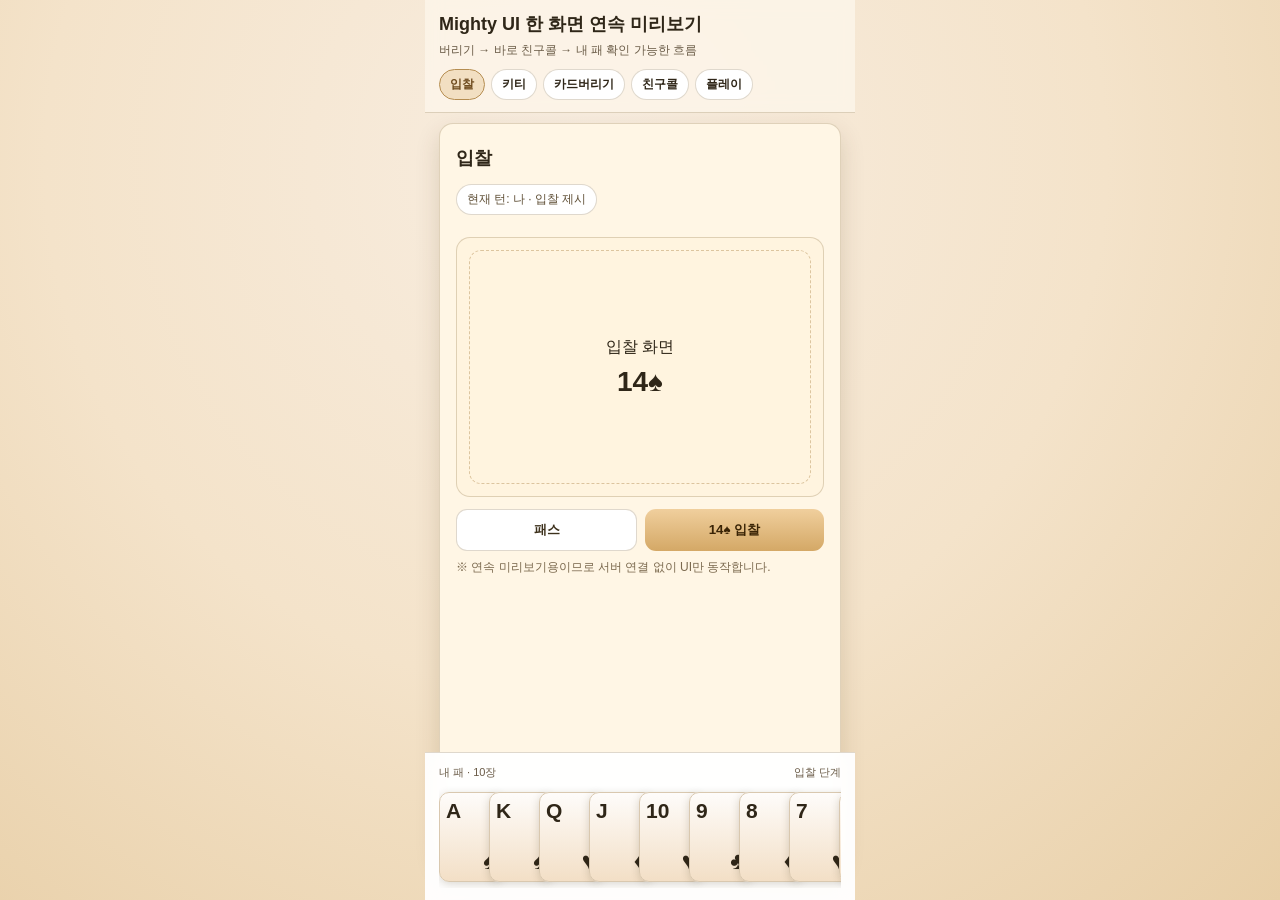
==== webapp/bb/index.html @ 184f3413 "feat: add bb sequence preview pages in childcare records" ====
<!doctype html>
<html lang="ko">
<head>
  <meta charset="utf-8" />
  <meta name="viewport" content="width=device-width, initial-scale=1.0" />
  <title>Mighty UI Sequence Preview</title>
  <style>
    :root {
      --bg: #f4ede1;
      --surface: #fff6e5;
      --text: #2f2618;
      --muted: #6a5b47;
      --primary: #6e4b1e;
      --primary-soft: #f2dfc2;
      --line: rgba(112, 79, 31, 0.22);
      --green: #1f7a4e;
      --red: #bf3f3f;
      --radius: 14px;
      --shadow: 0 10px 24px rgba(76,52,15,0.16);
      --card-w: 64px;
      --card-h: 90px;
    }
    * { box-sizing: border-box; }
    html, body { margin: 0; padding: 0; }
    body {
      font-family: -apple-system, BlinkMacSystemFont, 'Apple SD Gothic Neo', 'Noto Sans KR', 'Segoe UI', sans-serif;
      background: radial-gradient(circle at 45% 18%, #f8ede0 0%, #f4e3ca 52%, #e8cfa7 100%);
      color: var(--text);
    }
    .wrap { max-width: 430px; margin: 0 auto; min-height: 100vh; }
    .top {
      position: sticky; top: 0; z-index: 30;
      background: rgba(252,244,232,0.9);
      backdrop-filter: blur(8px);
      border-bottom: 1px solid var(--line);
      padding: 12px 14px;
    }
    .title {
      font-weight: 900; font-size: 18px; margin-bottom: 6px;
    }
    .sub {
      color: var(--muted); font-size: 12px;
    }
    .chips {
      margin-top: 10px; display: flex; gap: 6px; flex-wrap: wrap;
    }
    .chip {
      border: 1px solid var(--line); background: #fff; border-radius: 999px;
      padding: 6px 10px; font-size: 12px; font-weight: 700;
    }
    .chip.on { background: var(--primary-soft); color: var(--primary); border-color: #b58d51; }

    .stage {
      margin: 10px 14px 18px;
      background: var(--surface);
      border: 1px solid var(--line);
      border-radius: var(--radius);
      box-shadow: var(--shadow);
      overflow: hidden;
      position: relative;
      min-height: calc(100vh - 160px);
      display: none;
    }
    .stage.active { display: block; }
    .stage-inner { padding: 16px; padding-bottom: 124px; }

    .h2 { margin: 6px 0 14px; font-size: 18px; font-weight: 900; }
    .row { margin-bottom: 12px; }

    .status {
      display: inline-flex; align-items: center; gap: 8px;
      font-size: 12px; color: #5f4f36;
      background: #fff; border:1px solid var(--line); border-radius: 999px; padding: 6px 10px;
    }

    .hand-area {
      position: fixed; left: 0; right: 0; bottom: 0; padding: 12px 14px;
      background: rgba(255,255,255,0.95);
      border-top: 1px solid var(--line);
      backdrop-filter: blur(10px);
      z-index: 20;
      max-width: 430px; margin: 0 auto;
    }
    .hand-meta { display: flex; justify-content: space-between; font-size: 11px; color: var(--muted); margin-bottom: 6px; }

    .hand {
      display: flex;
      gap: 0;
      overflow-x: auto;
      padding: 6px 0;
      scrollbar-width: none;
    }
    .hand::-webkit-scrollbar { display: none; }
    .card {
      width: var(--card-w); height: var(--card-h);
      border-radius: 10px;
      border: 1px solid #d9c8af;
      background: linear-gradient(180deg, #fefcfa, #f3dfc6);
      box-shadow: 0 2px 8px rgba(58,44,18,0.18);
      margin-left: -14px;
      display: inline-flex;
      flex-direction: column;
      justify-content: space-between;
      padding: 6px;
      flex-shrink: 0;
      transition: transform .14s ease;
      position: relative;
    }
    .card:first-child { margin-left: 0; }
    .card.sel { transform: translateY(-10px); box-shadow: 0 8px 14px rgba(111,67,17,0.24); }
    .card.jk { background: repeating-linear-gradient(45deg, #f8efe3, #f8efe3 4px, #ead8bf 4px, #ead8bf 8px); }
    .rank { font-size: 21px; font-weight: 900; line-height: 1.1; }
    .suit { font-size: 24px; align-self: flex-end; }
    .r.red { color: #bf3f3f; }

    .btns { display: flex; gap: 8px; margin-top: 12px; }
    .btn {
      border: 0; border-radius: 11px; padding: 11px 12px; font-weight: 900;
      cursor: pointer; flex: 1;
    }
    .btn-primary { background: linear-gradient(180deg,#f0cf9d,#d4a866); color: #3a2406; }
    .btn-ghost { background: #fff; color: #3d311c; border: 1px solid var(--line); }
    .btn-dark { background: #2e2215; color: #fff; }

    .popup {
      position: fixed; inset: 0; z-index: 40; background: rgba(0,0,0,0.56);
      display: none; align-items: center; justify-content: center; padding: 16px;
    }
    .popup.show { display: flex; }
    .sheet {
      background: var(--surface); width: min(100%, 420px);
      border-radius: 16px; border: 1px solid var(--line); box-shadow: 0 16px 40px rgba(0,0,0,0.25);
      padding: 14px;
    }
    .titlebar { font-weight: 900; font-size: 16px; margin-bottom: 8px; }
    .subtext { color: #765d43; font-size: 12px; margin-bottom: 10px; }
    .friend-grid, .card-grid {
      display: grid; grid-template-columns: repeat(2, 1fr); gap: 8px;
    }
    .option, .card-opt {
      border: 1px solid var(--line); border-radius: 12px; padding: 10px;
      background: #fff; display: flex; align-items: center; gap: 10px;
    }
    .option.sel { border-color: #915f1f; box-shadow: 0 0 0 2px rgba(145,95,31,.18) inset; }
    .small { font-size: 12px; color: var(--muted); }

    .friend-badges { display: flex; gap: 6px; flex-wrap: wrap; margin-top: 8px; }
    .badge {
      background: #e8d4b1; border-radius: 999px; padding: 5px 8px; font-size: 11px; font-weight: 800;
    }
    .table {
      border: 1px solid var(--line); border-radius: 14px; background: #fff4df;
      min-height: 260px; padding: 14px; margin: 10px 0;
      display: grid; place-items: center;
      position: relative;
      overflow: hidden;
    }
    .table::before {
      content:''; position:absolute; inset: 12px; border: 1px dashed #d4b98f; border-radius: 12px; opacity: .8;
    }
    .table-content { z-index: 1; text-align:center; }
    .table-content .mid {
      font-size: 28px; font-weight: 900; margin-top: 8px;
    }
    .mini-row {
      position: absolute; inset: auto 14px 14px 14px; display: flex; justify-content: space-between; font-size: 10px; color: #7a654f;
    }
    .mini {
      width: 36px; height: 48px; border-radius: 6px; background:#f9f0df;
      border: 1px solid var(--line); display: flex; align-items: center; justify-content: center; font-weight: 900;
      box-shadow: 0 2px 6px rgba(0,0,0,.16);
    }

    .note {
      font-size: 12px; color: #7b694e; margin-top: 8px;
      line-height: 1.45;
    }
  </style>
</head>
<body>
  <div class="wrap">
    <div class="top">
      <div class="title">Mighty UI 한 화면 연속 미리보기</div>
      <div class="sub">버리기 → 바로 친구콜 → 내 패 확인 가능한 흐름</div>
      <div class="chips">
        <span class="chip" id="chip-bidding">입찰</span>
        <span class="chip" id="chip-kitty">키티</span>
        <span class="chip" id="chip-discard">카드버리기</span>
        <span class="chip" id="chip-friend">친구콜</span>
        <span class="chip" id="chip-playing">플레이</span>
      </div>
    </div>

    <!-- BIDDING -->
    <section class="stage active" id="stage-bidding">
      <div class="stage-inner">
        <div class="h2">입찰</div>
        <div class="row status">현재 턴: 나 · 입찰 제시</div>
        <div class="table"><div class="table-content"><div>입찰 화면</div><div class="mid">14♠</div></div></div>
        <div class="btns">
          <button class="btn btn-ghost" onclick="go('kitty')">패스</button>
          <button class="btn btn-primary" onclick="go('kitty')">14♠ 입찰</button>
        </div>
        <div class="note">※ 연속 미리보기용이므로 서버 연결 없이 UI만 동작합니다.</div>
      </div>
      <div class="hand-area">
        <div class="hand-meta">
          <span>내 패 · 10장</span>
          <span>입찰 단계</span>
        </div>
        <div class="hand" id="bidding-hand"></div>
      </div>
    </section>

    <!-- KITTY -->
    <section class="stage" id="stage-kitty">
      <div class="stage-inner">
        <div class="h2">키티</div>
        <div class="row status">키티 카드 3장이 들어옴</div>
        <div class="table"><div class="table-content"><div>키티 팝업이 3초 뒤 사라짐</div><div class="mid">🎴🎴🎴</div></div></div>
        <div class="friend-badges"><span class="badge">스페이드 13</span><span class="badge">차례: 나</span></div>
        <div class="btns">
          <button class="btn btn-dark" onclick="go('discard')">다음 (버리기)</button>
        </div>
      </div>
      <div class="hand-area">
        <div class="hand-meta"><span>내 패 · 10장</span><span>키티 수령 확인 중</span></div>
        <div class="hand" id="kitty-hand"></div>
      </div>
    </section>

    <!-- DISCARD -->
    <section class="stage" id="stage-discard">
      <div class="stage-inner">
        <div class="h2">버리기</div>
        <div class="row status">3장을 눌러서 선택하세요. 3장 선택 시 확인 팝업이 즉시 뜹니다.</div>
        <div class="btns">
          <button class="btn btn-ghost" onclick="go('friend')">직접 친구콜로 이동</button>
        </div>
        <div class="note">요청 반영: 카드 3장 선택 완료 시 바로 친구콜로 자동 이동</div>
      </div>
      <div class="hand-area">
        <div class="hand-meta">
          <span id="discard-count">버릴 카드 선택: 0/3</span>
          <span>카드 하나씩 누르기</span>
        </div>
        <div class="hand" id="discard-hand"></div>
      </div>
    </section>

    <!-- FRIEND CALL -->
    <section class="stage" id="stage-friend">
      <div class="stage-inner">
        <div class="h2">친구콜</div>
        <div class="row status">선택 → 바로 확인</div>

        <div class="row"><strong>선택된 친구:</strong> <span id="friend-result">없음</span></div>

        <div class="row table" id="friend-table" style="min-height:auto;">
          <div class="friend-grid" style="grid-template-columns: repeat(4,1fr); gap:8px; width:100%;">
            <button class="btn btn-ghost" onclick="pickFriend('A♦','마이티')">마이티</button>
            <button class="btn btn-ghost" onclick="pickFriend('조커','조커')">조커</button>
            <button class="btn btn-ghost" onclick="openCardPick()">카드선택</button>
            <button class="btn btn-ghost" onclick="pickFriend('없음','없음')">없음</button>
          </div>
        </div>

        <div class="row">
          <div class="btns">
            <button class="btn btn-ghost" id="friend-confirm" disabled onclick="confirmFriend()">친구 선택</button>
            <button class="btn btn-primary" onclick="pickFriend('A♥','테스트(임의)')">임의 선택</button>
          </div>
        </div>
        <div class="note">요청 반영: 카드선택은 A/K/Q(공약 수트) + 다른 수트의 K(마이티 제외)만 노출.</div>
      </div>
      <div class="hand-area">
        <div class="hand-meta">
          <span>내 패 · <span id="friend-hand-count">12</span>장</span>
          <span>콜 이후에도 패가 보여야 함</span>
        </div>
        <div class="hand" id="friend-hand"></div>
      </div>
    </section>

    <!-- PLAYING -->
    <section class="stage" id="stage-playing">
      <div class="stage-inner">
        <div class="h2">플레이</div>
        <div class="table">
          <div class="table-content">
            <div>게임 진행화면</div>
            <div class="mid">진행 중</div>
          </div>
          <div class="mini-row">
            <span>W</span><span>NW</span><span>N</span><span>NE</span><span>E</span><span>S</span>
          </div>
        </div>
        <div class="note">이 화면은 패가 보이는 상태에서 플레잉으로 바로 이어지는 마지막 스텝입니다.</div>
        <div class="btns"><button class="btn btn-dark" onclick="go('friend')">되돌아가기</button></div>
      </div>
    </section>

    <!-- POPUP: discard confirm -->
    <div class="popup" id="discard-popup">
      <div class="sheet">
        <div class="titlebar">버릴 카드 확인</div>
        <div class="subtext">선택한 카드 3장을 버리시겠어요?</div>
        <div class="hand" id="discard-preview"></div>
        <div class="btns">
          <button class="btn btn-ghost" onclick="closeDiscardPopup()">다시 선택</button>
          <button class="btn btn-dark" onclick="completeDiscard()">버리기</button>
        </div>
      </div>
    </div>

    <!-- POPUP: card pick (friend-call) -->
    <div class="popup" id="card-pick-popup">
      <div class="sheet">
        <div class="titlebar">카드선택</div>
        <div class="subtext">공약 수트: <span id="trump-label">♠ 스페이드</span></div>
        <div class="friend-section" style="margin-bottom:8px;"><strong>A / K / Q</strong></div>
        <div class="card-grid" id="card-pick-trump"></div>
        <div class="friend-section" style="margin:10px 0 6px;"><strong>다른 수트 K</strong></div>
        <div class="card-grid" id="card-pick-other"></div>
        <div class="btns" style="margin-top:8px;">
          <button class="btn btn-ghost" onclick="closeCardPick()">닫기</button>
          <button class="btn btn-primary" id="card-pick-done" disabled onclick="applyCardPick()">적용</button>
        </div>
      </div>
    </div>

  </div>

<script>
const BASE_HAND = [
  {rank:'A', suit:'spade', sym:'♠', red:false},
  {rank:'K', suit:'spade', sym:'♠', red:false},
  {rank:'Q', suit:'heart', sym:'♥', red:true},
  {rank:'J', suit:'diamond', sym:'♦', red:false},
  {rank:'10', suit:'heart', sym:'♥', red:true},
  {rank:'9', suit:'club', sym:'♣', red:false},
  {rank:'8', suit:'diamond', sym:'♦', red:false},
  {rank:'7', suit:'heart', sym:'♥', red:true},
  {rank:'6', suit:'spade', sym:'♠', red:false},
  {rank:'4', suit:'club', sym:'♣', red:false},
  {rank:'3', suit:'spade', sym:'♠', red:false},
  {rank:'2', suit:'heart', sym:'♥', red:true},
  {rank:'★', suit:'joker', sym:'★', red:false},
];

let state = {
  phase: 'bidding',
  selectedDiscard: new Set(),
  selectedFriend: null,
  selectedTrump: 'spade',
  selectedPickCard: null,
};

const stageIds = ['bidding','kitty','discard','friend','playing'];

function makeCardHtml(card, idx, selectable=false, activeSet=null, onTap=null){
  const cls = card.suit === 'joker' ? 'card jk' : 'card';
  const redCls = card.red ? 'red' : '';
  const selected = activeSet && activeSet.has(idx) ? ' sel' : '';
  return `<div class="${cls}${selected} ${onTap?'': ''}" data-idx="${idx}" onclick="${onTap ? onTap : ''}">
    <span class="rank">${card.rank}</span>
    <span class="suit ${redCls}">${card.sym}</span>
  </div>`;
}

function renderHands(){
  const tpl = (handler, setRef = null, extraCls='') => {
    return BASE_HAND.map((c,i)=>`<div class="card ${c.suit==='joker' ? 'jk':''}${(setRef&&setRef.has(i))?' sel':''}" onclick="${handler}( ${i})">\
      <span class=\"rank ${c.red?'red':''}\">${c.rank}</span>\
      <span class=\"suit ${c.red?'red':''}\">${c.sym}</span>\
    </div>`).join('');
  };
  document.querySelectorAll('.stage .hand-area .hand')[0].innerHTML = tpl('noop');
  document.getElementById('discard-hand').innerHTML = tpl('onDiscardTap', state.selectedDiscard);
  document.getElementById('friend-hand').innerHTML = tpl('noop');
}

function setChipActive(name){
  stageIds.forEach(s=>{
    const el=document.getElementById(`chip-${s}`);
    if(el) el.className='chip' + (s===name ? ' on':'');
  });
}

function showStage(name){
  stageIds.forEach(s=>{
    const el=document.getElementById(`stage-${s}`);
    if (el) el.classList.toggle('active', s===name);
  });
  setChipActive(name);
}

function go(name){
  state.phase = name;
  showStage(name);
  if (name === 'kitty') openKittyPopupFlow();
  if (name === 'friend') {
    renderFriendHandAfterCall();
  }
}

function noop(){ }

function openKittyPopupFlow(){
  const popup = document.createElement('div');
  popup.className = 'popup show';
  popup.innerHTML = `<div class="sheet"><div class="titlebar">키티 카드</div><div class="subtext">3초 뒤 자동 닫힘</div><div class="btns"><button class="btn btn-ghost" onclick="closePopup(this)">지금 닫기</button></div></div>`;
  popup.id = '__kittyPopupTmp';
  document.body.appendChild(popup);
  setTimeout(()=>{
    const p=document.getElementById('__kittyPopupTmp');
    if(p) p.remove();
  }, 3000);
}

function onDiscardTap(idx){
  if (state.selectedDiscard.has(idx)) state.selectedDiscard.delete(idx);
  else {
    if (state.selectedDiscard.size >=3) return;
    state.selectedDiscard.add(idx);
  }
  refreshDiscard();
}

function refreshDiscard(){
  const handEl = document.getElementById('discard-hand');
  const cards = BASE_HAND.map((c,i)=>{
    const selected = state.selectedDiscard.has(i) ? 'sel':'';
    return `<div class="card ${c.suit==='joker'?'jk':''} ${selected}" onclick="onDiscardTap(${i})">\
      <span class=\"rank ${c.red?'red':''}\">${c.rank}</span>\
      <span class=\"suit ${c.red?'red':''}\">${c.sym}</span>\
    </div>`;
  }).join('');
  handEl.innerHTML = cards;
  document.getElementById('discard-count').textContent = `버릴 카드 선택: ${state.selectedDiscard.size}/3`;
  if (state.selectedDiscard.size === 3) {
    openDiscardPopup();
  }
}

function openDiscardPopup(){
  const prev = document.getElementById('discard-preview');
  prev.innerHTML = [...state.selectedDiscard].map(i=>{
    const c=BASE_HAND[i];
    return `<div class="card ${c.suit==='joker'?'jk':''}"><span class="rank ${c.red?'red':''}">${c.rank}</span><span class="suit ${c.red?'red':''}">${c.sym}</span></div>`;
  }).join('');
  document.getElementById('discard-popup').classList.add('show');
}

function closeDiscardPopup(){
  document.getElementById('discard-popup').classList.remove('show');
  state.selectedDiscard.clear();
  refreshDiscard();
}

function completeDiscard(){
  document.getElementById('discard-popup').classList.remove('show');
  // Remove selected cards from hand and then instantly move to friend-call
  const arr = [...state.selectedDiscard].sort((a,b)=>b-a);
  for(const i of arr) BASE_HAND.splice(i,1);
  state.selectedDiscard.clear();
  // re-render base state for downstream hand
  renderHands();
  go('friend');
}

function pickFriend(value, label){
  state.selectedFriend = value;
  document.getElementById('friend-result').textContent = `${label} (${value})`;
  const btn = document.getElementById('friend-confirm');
  btn.disabled = false;
  btn.textContent = `친구 선택: ${label}`;
}

function confirmFriend(){
  if (!state.selectedFriend) return;
  go('playing');
}

function renderFriendHandAfterCall(){
  document.getElementById('friend-hand-count').textContent = String(BASE_HAND.length);
  renderHands();
}

function openCardPick(){
  const popup = document.getElementById('card-pick-popup');
  popup.classList.add('show');
  buildCardPickGrid();
}
function closeCardPick(){
  document.getElementById('card-pick-popup').classList.remove('show');
  state.selectedPickCard = null;
  document.getElementById('card-pick-done').disabled = true;
}

function buildCardPickGrid(){
  const suits = [
    {key:'spade', sym:'♠', label:'스페이드', cls:'red:'},
    {key:'heart', sym:'♥', label:'하트', cls:'red'},
    {key:'diamond', sym:'♦', label:'다이아', cls:''},
    {key:'club', sym:'♣', label:'클럽', cls:''},
  ];
  const trump = suits.find(s=>s.key===state.selectedTrump) || suits[0];
  const mightyByTrump = {spade:'A♦', heart:'A♣', diamond:'A♠', club:'A♥'}[state.selectedTrump] || 'A♦';

  document.getElementById('trump-label').textContent = `${trump.sym} ${trump.label}`;

  const mk = (name, colorClass='') => {
    return `<div class="card-opt" onclick="selectCardPick('${name}')"><div class="rank">${name[0]}</div><div class="suit">${name.slice(1)}</div></div>`;
  };

  const tgrid = document.getElementById('card-pick-trump');
  const ogrid = document.getElementById('card-pick-other');
  tgrid.innerHTML = ['A','K','Q'].map(v => mk(`${v}${trump.sym}`)).join('');

  ogrid.innerHTML = suits.filter(s=>s.key!==state.selectedTrump).map(s=>{
    let card='A'+s.sym;
    if (card === mightyByTrump) card = `K${s.sym}`;
    return mk(card);
  }).join('');
}

function selectCardPick(name){
  state.selectedPickCard = name;
  document.getElementById('card-pick-done').disabled = false;
}
function applyCardPick(){
  if (!state.selectedPickCard) return;
  pickFriend(state.selectedPickCard, `카드(${state.selectedPickCard})`);
  closeCardPick();
}

function closePopup(el){
  const p = el.closest('.popup');
  if (p) p.remove();
}

// boot
renderHands();
showStage('bidding');
go('bidding');
</script>
</body>
</html>
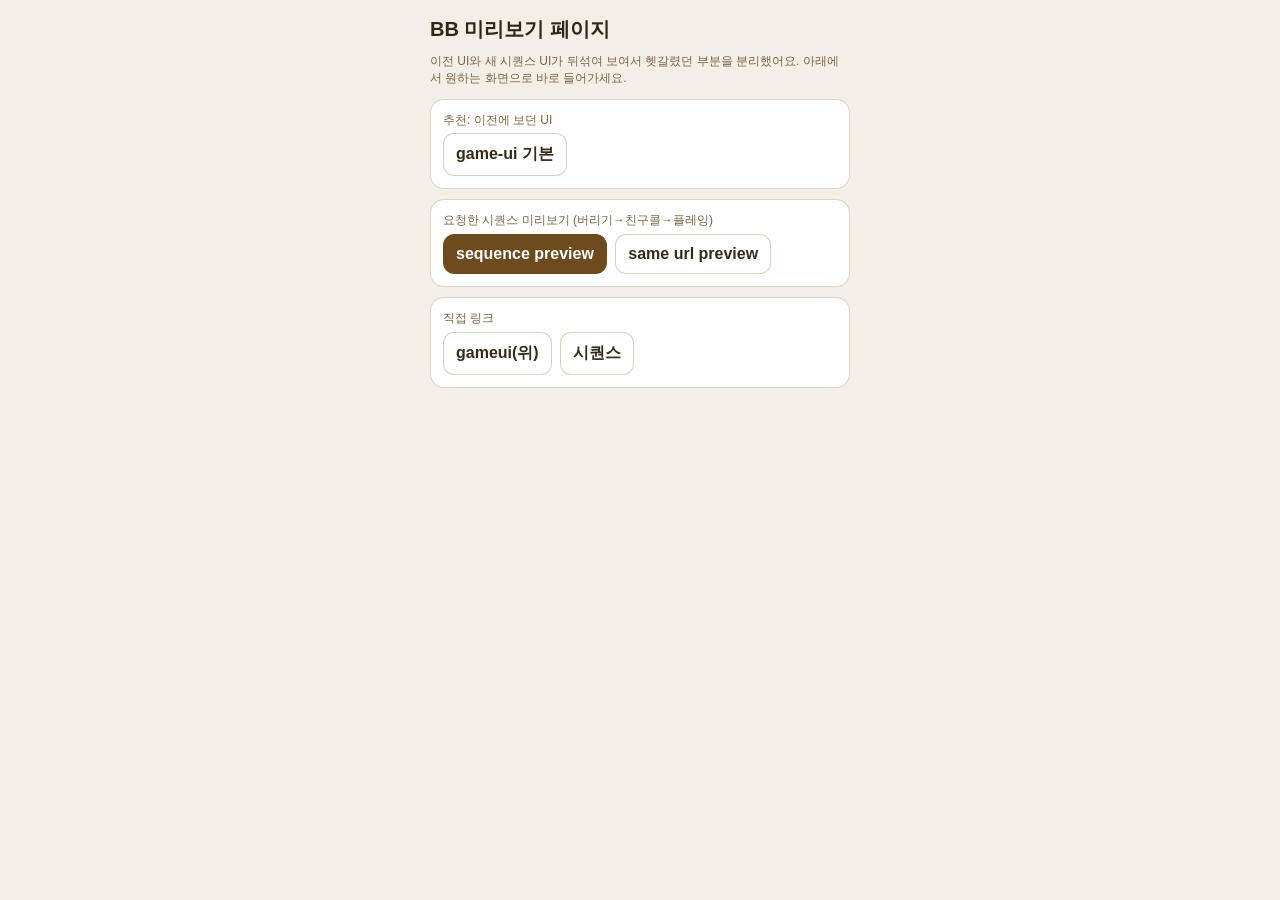
==== commit 8e8df77f: "feat: add dedicated bb landing + legacy game-ui entry for consistent preview" ====
--- a/webapp/bb/index.html
+++ b/webapp/bb/index.html
@@ -1,549 +1,38 @@
 <!doctype html>
 <html lang="ko">
 <head>
-  <meta charset="utf-8" />
-  <meta name="viewport" content="width=device-width, initial-scale=1.0" />
-  <title>Mighty UI Sequence Preview</title>
+  <meta charset="UTF-8" />
+  <meta name="viewport" content="width=device-width,initial-scale=1.0" />
+  <title>BB 페이지 선택</title>
   <style>
-    :root {
-      --bg: #f4ede1;
-      --surface: #fff6e5;
-      --text: #2f2618;
-      --muted: #6a5b47;
-      --primary: #6e4b1e;
-      --primary-soft: #f2dfc2;
-      --line: rgba(112, 79, 31, 0.22);
-      --green: #1f7a4e;
-      --red: #bf3f3f;
-      --radius: 14px;
-      --shadow: 0 10px 24px rgba(76,52,15,0.16);
-      --card-w: 64px;
-      --card-h: 90px;
-    }
-    * { box-sizing: border-box; }
-    html, body { margin: 0; padding: 0; }
-    body {
-      font-family: -apple-system, BlinkMacSystemFont, 'Apple SD Gothic Neo', 'Noto Sans KR', 'Segoe UI', sans-serif;
-      background: radial-gradient(circle at 45% 18%, #f8ede0 0%, #f4e3ca 52%, #e8cfa7 100%);
-      color: var(--text);
-    }
-    .wrap { max-width: 430px; margin: 0 auto; min-height: 100vh; }
-    .top {
-      position: sticky; top: 0; z-index: 30;
-      background: rgba(252,244,232,0.9);
-      backdrop-filter: blur(8px);
-      border-bottom: 1px solid var(--line);
-      padding: 12px 14px;
-    }
-    .title {
-      font-weight: 900; font-size: 18px; margin-bottom: 6px;
-    }
-    .sub {
-      color: var(--muted); font-size: 12px;
-    }
-    .chips {
-      margin-top: 10px; display: flex; gap: 6px; flex-wrap: wrap;
-    }
-    .chip {
-      border: 1px solid var(--line); background: #fff; border-radius: 999px;
-      padding: 6px 10px; font-size: 12px; font-weight: 700;
-    }
-    .chip.on { background: var(--primary-soft); color: var(--primary); border-color: #b58d51; }
-
-    .stage {
-      margin: 10px 14px 18px;
-      background: var(--surface);
-      border: 1px solid var(--line);
-      border-radius: var(--radius);
-      box-shadow: var(--shadow);
-      overflow: hidden;
-      position: relative;
-      min-height: calc(100vh - 160px);
-      display: none;
-    }
-    .stage.active { display: block; }
-    .stage-inner { padding: 16px; padding-bottom: 124px; }
-
-    .h2 { margin: 6px 0 14px; font-size: 18px; font-weight: 900; }
-    .row { margin-bottom: 12px; }
-
-    .status {
-      display: inline-flex; align-items: center; gap: 8px;
-      font-size: 12px; color: #5f4f36;
-      background: #fff; border:1px solid var(--line); border-radius: 999px; padding: 6px 10px;
-    }
-
-    .hand-area {
-      position: fixed; left: 0; right: 0; bottom: 0; padding: 12px 14px;
-      background: rgba(255,255,255,0.95);
-      border-top: 1px solid var(--line);
-      backdrop-filter: blur(10px);
-      z-index: 20;
-      max-width: 430px; margin: 0 auto;
-    }
-    .hand-meta { display: flex; justify-content: space-between; font-size: 11px; color: var(--muted); margin-bottom: 6px; }
-
-    .hand {
-      display: flex;
-      gap: 0;
-      overflow-x: auto;
-      padding: 6px 0;
-      scrollbar-width: none;
-    }
-    .hand::-webkit-scrollbar { display: none; }
-    .card {
-      width: var(--card-w); height: var(--card-h);
-      border-radius: 10px;
-      border: 1px solid #d9c8af;
-      background: linear-gradient(180deg, #fefcfa, #f3dfc6);
-      box-shadow: 0 2px 8px rgba(58,44,18,0.18);
-      margin-left: -14px;
-      display: inline-flex;
-      flex-direction: column;
-      justify-content: space-between;
-      padding: 6px;
-      flex-shrink: 0;
-      transition: transform .14s ease;
-      position: relative;
-    }
-    .card:first-child { margin-left: 0; }
-    .card.sel { transform: translateY(-10px); box-shadow: 0 8px 14px rgba(111,67,17,0.24); }
-    .card.jk { background: repeating-linear-gradient(45deg, #f8efe3, #f8efe3 4px, #ead8bf 4px, #ead8bf 8px); }
-    .rank { font-size: 21px; font-weight: 900; line-height: 1.1; }
-    .suit { font-size: 24px; align-self: flex-end; }
-    .r.red { color: #bf3f3f; }
-
-    .btns { display: flex; gap: 8px; margin-top: 12px; }
-    .btn {
-      border: 0; border-radius: 11px; padding: 11px 12px; font-weight: 900;
-      cursor: pointer; flex: 1;
-    }
-    .btn-primary { background: linear-gradient(180deg,#f0cf9d,#d4a866); color: #3a2406; }
-    .btn-ghost { background: #fff; color: #3d311c; border: 1px solid var(--line); }
-    .btn-dark { background: #2e2215; color: #fff; }
-
-    .popup {
-      position: fixed; inset: 0; z-index: 40; background: rgba(0,0,0,0.56);
-      display: none; align-items: center; justify-content: center; padding: 16px;
-    }
-    .popup.show { display: flex; }
-    .sheet {
-      background: var(--surface); width: min(100%, 420px);
-      border-radius: 16px; border: 1px solid var(--line); box-shadow: 0 16px 40px rgba(0,0,0,0.25);
-      padding: 14px;
-    }
-    .titlebar { font-weight: 900; font-size: 16px; margin-bottom: 8px; }
-    .subtext { color: #765d43; font-size: 12px; margin-bottom: 10px; }
-    .friend-grid, .card-grid {
-      display: grid; grid-template-columns: repeat(2, 1fr); gap: 8px;
-    }
-    .option, .card-opt {
-      border: 1px solid var(--line); border-radius: 12px; padding: 10px;
-      background: #fff; display: flex; align-items: center; gap: 10px;
-    }
-    .option.sel { border-color: #915f1f; box-shadow: 0 0 0 2px rgba(145,95,31,.18) inset; }
-    .small { font-size: 12px; color: var(--muted); }
-
-    .friend-badges { display: flex; gap: 6px; flex-wrap: wrap; margin-top: 8px; }
-    .badge {
-      background: #e8d4b1; border-radius: 999px; padding: 5px 8px; font-size: 11px; font-weight: 800;
-    }
-    .table {
-      border: 1px solid var(--line); border-radius: 14px; background: #fff4df;
-      min-height: 260px; padding: 14px; margin: 10px 0;
-      display: grid; place-items: center;
-      position: relative;
-      overflow: hidden;
-    }
-    .table::before {
-      content:''; position:absolute; inset: 12px; border: 1px dashed #d4b98f; border-radius: 12px; opacity: .8;
-    }
-    .table-content { z-index: 1; text-align:center; }
-    .table-content .mid {
-      font-size: 28px; font-weight: 900; margin-top: 8px;
-    }
-    .mini-row {
-      position: absolute; inset: auto 14px 14px 14px; display: flex; justify-content: space-between; font-size: 10px; color: #7a654f;
-    }
-    .mini {
-      width: 36px; height: 48px; border-radius: 6px; background:#f9f0df;
-      border: 1px solid var(--line); display: flex; align-items: center; justify-content: center; font-weight: 900;
-      box-shadow: 0 2px 6px rgba(0,0,0,.16);
-    }
-
-    .note {
-      font-size: 12px; color: #7b694e; margin-top: 8px;
-      line-height: 1.45;
-    }
+    body{margin:0;font-family: -apple-system,BlinkMacSystemFont,'Apple SD Gothic Neo','Noto Sans KR',sans-serif;background:#f4efe6;color:#2f2618;padding:16px}
+    .wrap{max-width:420px;margin:0 auto}
+    h1{font-size:20px;margin:0 0 10px}
+    p{color:#66543d;margin-top:0;font-size:13px}
+    .card{background:#fff;border:1px solid rgba(120,90,40,.25);border-radius:14px;padding:12px;margin:10px 0}
+    .btn{display:inline-block;padding:10px 12px;border-radius:11px;border:1px solid rgba(120,90,40,.28);margin:5px 4px 0 0;text-decoration:none;font-weight:700;color:#362a18;background:#fff}
+    .btn.primary{background:#6e4b1e;color:#fff;border-color:#6e4b1e}
+    .muted{color:#7b6444;font-size:12px;line-height:1.4}
   </style>
 </head>
 <body>
   <div class="wrap">
-    <div class="top">
-      <div class="title">Mighty UI 한 화면 연속 미리보기</div>
-      <div class="sub">버리기 → 바로 친구콜 → 내 패 확인 가능한 흐름</div>
-      <div class="chips">
-        <span class="chip" id="chip-bidding">입찰</span>
-        <span class="chip" id="chip-kitty">키티</span>
-        <span class="chip" id="chip-discard">카드버리기</span>
-        <span class="chip" id="chip-friend">친구콜</span>
-        <span class="chip" id="chip-playing">플레이</span>
-      </div>
+    <h1>BB 미리보기 페이지</h1>
+    <p class="muted">이전 UI와 새 시퀀스 UI가 뒤섞여 보여서 헷갈렸던 부분을 분리했어요. 아래에서 원하는 화면으로 바로 들어가세요.</p>
+    <div class="card">
+      <div class="muted">추천: 이전에 보던 UI</div>
+      <a class="btn" href="./gameui.html">game-ui 기본</a>
     </div>
-
-    <!-- BIDDING -->
-    <section class="stage active" id="stage-bidding">
-      <div class="stage-inner">
-        <div class="h2">입찰</div>
-        <div class="row status">현재 턴: 나 · 입찰 제시</div>
-        <div class="table"><div class="table-content"><div>입찰 화면</div><div class="mid">14♠</div></div></div>
-        <div class="btns">
-          <button class="btn btn-ghost" onclick="go('kitty')">패스</button>
-          <button class="btn btn-primary" onclick="go('kitty')">14♠ 입찰</button>
-        </div>
-        <div class="note">※ 연속 미리보기용이므로 서버 연결 없이 UI만 동작합니다.</div>
-      </div>
-      <div class="hand-area">
-        <div class="hand-meta">
-          <span>내 패 · 10장</span>
-          <span>입찰 단계</span>
-        </div>
-        <div class="hand" id="bidding-hand"></div>
-      </div>
-    </section>
-
-    <!-- KITTY -->
-    <section class="stage" id="stage-kitty">
-      <div class="stage-inner">
-        <div class="h2">키티</div>
-        <div class="row status">키티 카드 3장이 들어옴</div>
-        <div class="table"><div class="table-content"><div>키티 팝업이 3초 뒤 사라짐</div><div class="mid">🎴🎴🎴</div></div></div>
-        <div class="friend-badges"><span class="badge">스페이드 13</span><span class="badge">차례: 나</span></div>
-        <div class="btns">
-          <button class="btn btn-dark" onclick="go('discard')">다음 (버리기)</button>
-        </div>
-      </div>
-      <div class="hand-area">
-        <div class="hand-meta"><span>내 패 · 10장</span><span>키티 수령 확인 중</span></div>
-        <div class="hand" id="kitty-hand"></div>
-      </div>
-    </section>
-
-    <!-- DISCARD -->
-    <section class="stage" id="stage-discard">
-      <div class="stage-inner">
-        <div class="h2">버리기</div>
-        <div class="row status">3장을 눌러서 선택하세요. 3장 선택 시 확인 팝업이 즉시 뜹니다.</div>
-        <div class="btns">
-          <button class="btn btn-ghost" onclick="go('friend')">직접 친구콜로 이동</button>
-        </div>
-        <div class="note">요청 반영: 카드 3장 선택 완료 시 바로 친구콜로 자동 이동</div>
-      </div>
-      <div class="hand-area">
-        <div class="hand-meta">
-          <span id="discard-count">버릴 카드 선택: 0/3</span>
-          <span>카드 하나씩 누르기</span>
-        </div>
-        <div class="hand" id="discard-hand"></div>
-      </div>
-    </section>
-
-    <!-- FRIEND CALL -->
-    <section class="stage" id="stage-friend">
-      <div class="stage-inner">
-        <div class="h2">친구콜</div>
-        <div class="row status">선택 → 바로 확인</div>
-
-        <div class="row"><strong>선택된 친구:</strong> <span id="friend-result">없음</span></div>
-
-        <div class="row table" id="friend-table" style="min-height:auto;">
-          <div class="friend-grid" style="grid-template-columns: repeat(4,1fr); gap:8px; width:100%;">
-            <button class="btn btn-ghost" onclick="pickFriend('A♦','마이티')">마이티</button>
-            <button class="btn btn-ghost" onclick="pickFriend('조커','조커')">조커</button>
-            <button class="btn btn-ghost" onclick="openCardPick()">카드선택</button>
-            <button class="btn btn-ghost" onclick="pickFriend('없음','없음')">없음</button>
-          </div>
-        </div>
-
-        <div class="row">
-          <div class="btns">
-            <button class="btn btn-ghost" id="friend-confirm" disabled onclick="confirmFriend()">친구 선택</button>
-            <button class="btn btn-primary" onclick="pickFriend('A♥','테스트(임의)')">임의 선택</button>
-          </div>
-        </div>
-        <div class="note">요청 반영: 카드선택은 A/K/Q(공약 수트) + 다른 수트의 K(마이티 제외)만 노출.</div>
-      </div>
-      <div class="hand-area">
-        <div class="hand-meta">
-          <span>내 패 · <span id="friend-hand-count">12</span>장</span>
-          <span>콜 이후에도 패가 보여야 함</span>
-        </div>
-        <div class="hand" id="friend-hand"></div>
-      </div>
-    </section>
-
-    <!-- PLAYING -->
-    <section class="stage" id="stage-playing">
-      <div class="stage-inner">
-        <div class="h2">플레이</div>
-        <div class="table">
-          <div class="table-content">
-            <div>게임 진행화면</div>
-            <div class="mid">진행 중</div>
-          </div>
-          <div class="mini-row">
-            <span>W</span><span>NW</span><span>N</span><span>NE</span><span>E</span><span>S</span>
-          </div>
-        </div>
-        <div class="note">이 화면은 패가 보이는 상태에서 플레잉으로 바로 이어지는 마지막 스텝입니다.</div>
-        <div class="btns"><button class="btn btn-dark" onclick="go('friend')">되돌아가기</button></div>
-      </div>
-    </section>
-
-    <!-- POPUP: discard confirm -->
-    <div class="popup" id="discard-popup">
-      <div class="sheet">
-        <div class="titlebar">버릴 카드 확인</div>
-        <div class="subtext">선택한 카드 3장을 버리시겠어요?</div>
-        <div class="hand" id="discard-preview"></div>
-        <div class="btns">
-          <button class="btn btn-ghost" onclick="closeDiscardPopup()">다시 선택</button>
-          <button class="btn btn-dark" onclick="completeDiscard()">버리기</button>
-        </div>
-      </div>
+    <div class="card">
+      <div class="muted">요청한 시퀀스 미리보기 (버리기→친구콜→플레잉)</div>
+      <a class="btn primary" href="./bb-button.html">sequence preview</a>
+      <a class="btn" href="./preview.html">same url preview</a>
     </div>
-
-    <!-- POPUP: card pick (friend-call) -->
-    <div class="popup" id="card-pick-popup">
-      <div class="sheet">
-        <div class="titlebar">카드선택</div>
-        <div class="subtext">공약 수트: <span id="trump-label">♠ 스페이드</span></div>
-        <div class="friend-section" style="margin-bottom:8px;"><strong>A / K / Q</strong></div>
-        <div class="card-grid" id="card-pick-trump"></div>
-        <div class="friend-section" style="margin:10px 0 6px;"><strong>다른 수트 K</strong></div>
-        <div class="card-grid" id="card-pick-other"></div>
-        <div class="btns" style="margin-top:8px;">
-          <button class="btn btn-ghost" onclick="closeCardPick()">닫기</button>
-          <button class="btn btn-primary" id="card-pick-done" disabled onclick="applyCardPick()">적용</button>
-        </div>
-      </div>
+    <div class="card">
+      <div class="muted">직접 링크</div>
+      <a class="btn" href="./index.html?v=legacy">gameui(위)</a>
+      <a class="btn" href="./bb-button.html?v=seq">시퀀스</a>
     </div>
-
   </div>
-
-<script>
-const BASE_HAND = [
-  {rank:'A', suit:'spade', sym:'♠', red:false},
-  {rank:'K', suit:'spade', sym:'♠', red:false},
-  {rank:'Q', suit:'heart', sym:'♥', red:true},
-  {rank:'J', suit:'diamond', sym:'♦', red:false},
-  {rank:'10', suit:'heart', sym:'♥', red:true},
-  {rank:'9', suit:'club', sym:'♣', red:false},
-  {rank:'8', suit:'diamond', sym:'♦', red:false},
-  {rank:'7', suit:'heart', sym:'♥', red:true},
-  {rank:'6', suit:'spade', sym:'♠', red:false},
-  {rank:'4', suit:'club', sym:'♣', red:false},
-  {rank:'3', suit:'spade', sym:'♠', red:false},
-  {rank:'2', suit:'heart', sym:'♥', red:true},
-  {rank:'★', suit:'joker', sym:'★', red:false},
-];
-
-let state = {
-  phase: 'bidding',
-  selectedDiscard: new Set(),
-  selectedFriend: null,
-  selectedTrump: 'spade',
-  selectedPickCard: null,
-};
-
-const stageIds = ['bidding','kitty','discard','friend','playing'];
-
-function makeCardHtml(card, idx, selectable=false, activeSet=null, onTap=null){
-  const cls = card.suit === 'joker' ? 'card jk' : 'card';
-  const redCls = card.red ? 'red' : '';
-  const selected = activeSet && activeSet.has(idx) ? ' sel' : '';
-  return `<div class="${cls}${selected} ${onTap?'': ''}" data-idx="${idx}" onclick="${onTap ? onTap : ''}">
-    <span class="rank">${card.rank}</span>
-    <span class="suit ${redCls}">${card.sym}</span>
-  </div>`;
-}
-
-function renderHands(){
-  const tpl = (handler, setRef = null, extraCls='') => {
-    return BASE_HAND.map((c,i)=>`<div class="card ${c.suit==='joker' ? 'jk':''}${(setRef&&setRef.has(i))?' sel':''}" onclick="${handler}( ${i})">\
-      <span class=\"rank ${c.red?'red':''}\">${c.rank}</span>\
-      <span class=\"suit ${c.red?'red':''}\">${c.sym}</span>\
-    </div>`).join('');
-  };
-  document.querySelectorAll('.stage .hand-area .hand')[0].innerHTML = tpl('noop');
-  document.getElementById('discard-hand').innerHTML = tpl('onDiscardTap', state.selectedDiscard);
-  document.getElementById('friend-hand').innerHTML = tpl('noop');
-}
-
-function setChipActive(name){
-  stageIds.forEach(s=>{
-    const el=document.getElementById(`chip-${s}`);
-    if(el) el.className='chip' + (s===name ? ' on':'');
-  });
-}
-
-function showStage(name){
-  stageIds.forEach(s=>{
-    const el=document.getElementById(`stage-${s}`);
-    if (el) el.classList.toggle('active', s===name);
-  });
-  setChipActive(name);
-}
-
-function go(name){
-  state.phase = name;
-  showStage(name);
-  if (name === 'kitty') openKittyPopupFlow();
-  if (name === 'friend') {
-    renderFriendHandAfterCall();
-  }
-}
-
-function noop(){ }
-
-function openKittyPopupFlow(){
-  const popup = document.createElement('div');
-  popup.className = 'popup show';
-  popup.innerHTML = `<div class="sheet"><div class="titlebar">키티 카드</div><div class="subtext">3초 뒤 자동 닫힘</div><div class="btns"><button class="btn btn-ghost" onclick="closePopup(this)">지금 닫기</button></div></div>`;
-  popup.id = '__kittyPopupTmp';
-  document.body.appendChild(popup);
-  setTimeout(()=>{
-    const p=document.getElementById('__kittyPopupTmp');
-    if(p) p.remove();
-  }, 3000);
-}
-
-function onDiscardTap(idx){
-  if (state.selectedDiscard.has(idx)) state.selectedDiscard.delete(idx);
-  else {
-    if (state.selectedDiscard.size >=3) return;
-    state.selectedDiscard.add(idx);
-  }
-  refreshDiscard();
-}
-
-function refreshDiscard(){
-  const handEl = document.getElementById('discard-hand');
-  const cards = BASE_HAND.map((c,i)=>{
-    const selected = state.selectedDiscard.has(i) ? 'sel':'';
-    return `<div class="card ${c.suit==='joker'?'jk':''} ${selected}" onclick="onDiscardTap(${i})">\
-      <span class=\"rank ${c.red?'red':''}\">${c.rank}</span>\
-      <span class=\"suit ${c.red?'red':''}\">${c.sym}</span>\
-    </div>`;
-  }).join('');
-  handEl.innerHTML = cards;
-  document.getElementById('discard-count').textContent = `버릴 카드 선택: ${state.selectedDiscard.size}/3`;
-  if (state.selectedDiscard.size === 3) {
-    openDiscardPopup();
-  }
-}
-
-function openDiscardPopup(){
-  const prev = document.getElementById('discard-preview');
-  prev.innerHTML = [...state.selectedDiscard].map(i=>{
-    const c=BASE_HAND[i];
-    return `<div class="card ${c.suit==='joker'?'jk':''}"><span class="rank ${c.red?'red':''}">${c.rank}</span><span class="suit ${c.red?'red':''}">${c.sym}</span></div>`;
-  }).join('');
-  document.getElementById('discard-popup').classList.add('show');
-}
-
-function closeDiscardPopup(){
-  document.getElementById('discard-popup').classList.remove('show');
-  state.selectedDiscard.clear();
-  refreshDiscard();
-}
-
-function completeDiscard(){
-  document.getElementById('discard-popup').classList.remove('show');
-  // Remove selected cards from hand and then instantly move to friend-call
-  const arr = [...state.selectedDiscard].sort((a,b)=>b-a);
-  for(const i of arr) BASE_HAND.splice(i,1);
-  state.selectedDiscard.clear();
-  // re-render base state for downstream hand
-  renderHands();
-  go('friend');
-}
-
-function pickFriend(value, label){
-  state.selectedFriend = value;
-  document.getElementById('friend-result').textContent = `${label} (${value})`;
-  const btn = document.getElementById('friend-confirm');
-  btn.disabled = false;
-  btn.textContent = `친구 선택: ${label}`;
-}
-
-function confirmFriend(){
-  if (!state.selectedFriend) return;
-  go('playing');
-}
-
-function renderFriendHandAfterCall(){
-  document.getElementById('friend-hand-count').textContent = String(BASE_HAND.length);
-  renderHands();
-}
-
-function openCardPick(){
-  const popup = document.getElementById('card-pick-popup');
-  popup.classList.add('show');
-  buildCardPickGrid();
-}
-function closeCardPick(){
-  document.getElementById('card-pick-popup').classList.remove('show');
-  state.selectedPickCard = null;
-  document.getElementById('card-pick-done').disabled = true;
-}
-
-function buildCardPickGrid(){
-  const suits = [
-    {key:'spade', sym:'♠', label:'스페이드', cls:'red:'},
-    {key:'heart', sym:'♥', label:'하트', cls:'red'},
-    {key:'diamond', sym:'♦', label:'다이아', cls:''},
-    {key:'club', sym:'♣', label:'클럽', cls:''},
-  ];
-  const trump = suits.find(s=>s.key===state.selectedTrump) || suits[0];
-  const mightyByTrump = {spade:'A♦', heart:'A♣', diamond:'A♠', club:'A♥'}[state.selectedTrump] || 'A♦';
-
-  document.getElementById('trump-label').textContent = `${trump.sym} ${trump.label}`;
-
-  const mk = (name, colorClass='') => {
-    return `<div class="card-opt" onclick="selectCardPick('${name}')"><div class="rank">${name[0]}</div><div class="suit">${name.slice(1)}</div></div>`;
-  };
-
-  const tgrid = document.getElementById('card-pick-trump');
-  const ogrid = document.getElementById('card-pick-other');
-  tgrid.innerHTML = ['A','K','Q'].map(v => mk(`${v}${trump.sym}`)).join('');
-
-  ogrid.innerHTML = suits.filter(s=>s.key!==state.selectedTrump).map(s=>{
-    let card='A'+s.sym;
-    if (card === mightyByTrump) card = `K${s.sym}`;
-    return mk(card);
-  }).join('');
-}
-
-function selectCardPick(name){
-  state.selectedPickCard = name;
-  document.getElementById('card-pick-done').disabled = false;
-}
-function applyCardPick(){
-  if (!state.selectedPickCard) return;
-  pickFriend(state.selectedPickCard, `카드(${state.selectedPickCard})`);
-  closeCardPick();
-}
-
-function closePopup(el){
-  const p = el.closest('.popup');
-  if (p) p.remove();
-}
-
-// boot
-renderHands();
-showStage('bidding');
-go('bidding');
-</script>
 </body>
-</html>+</html>
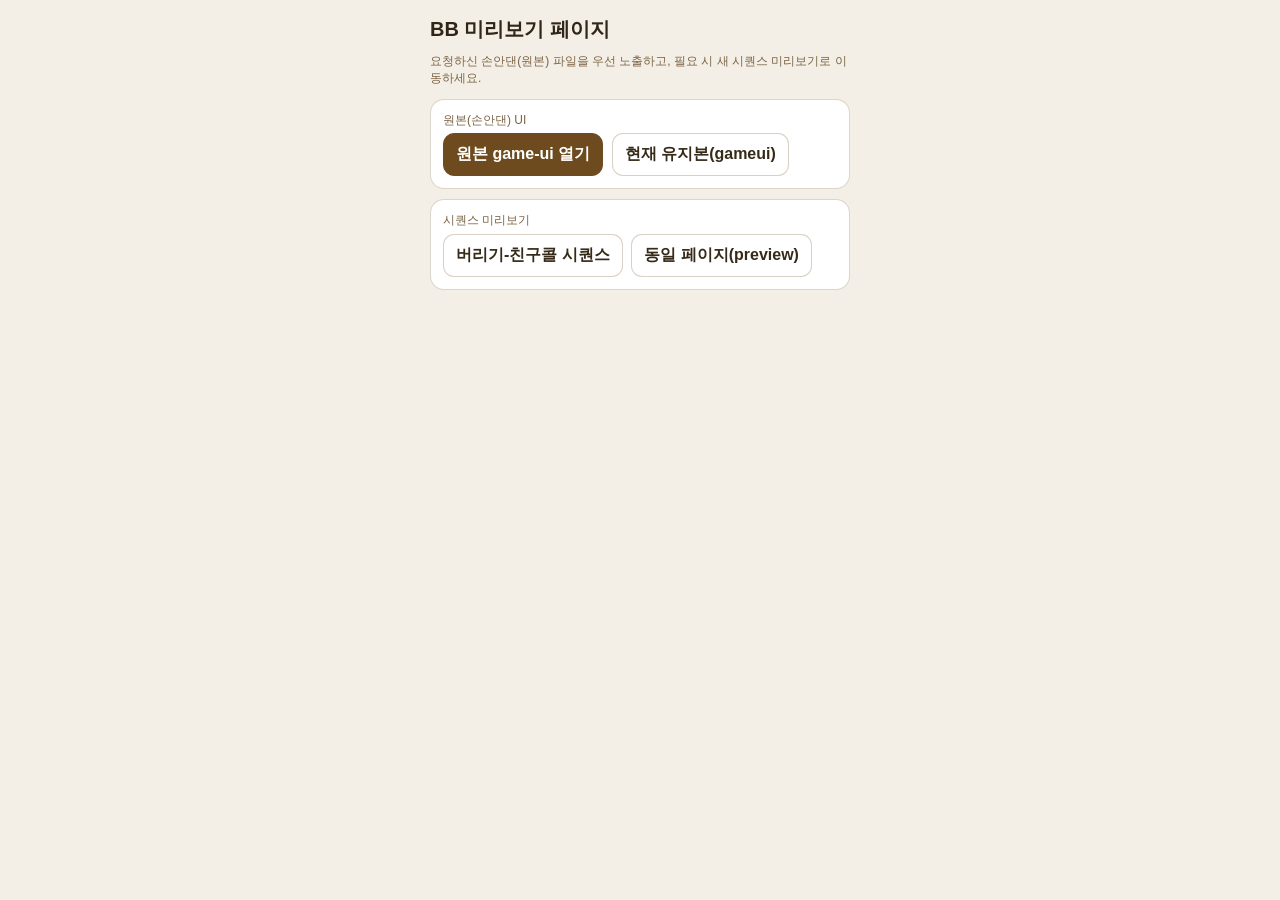
==== commit 889d2903: "chore: expose untouched game-ui original on bb pages" ====
--- a/webapp/bb/index.html
+++ b/webapp/bb/index.html
@@ -3,7 +3,7 @@
 <head>
   <meta charset="UTF-8" />
   <meta name="viewport" content="width=device-width,initial-scale=1.0" />
-  <title>BB 페이지 선택</title>
+  <title>BB 원본 페이지</title>
   <style>
     body{margin:0;font-family: -apple-system,BlinkMacSystemFont,'Apple SD Gothic Neo','Noto Sans KR',sans-serif;background:#f4efe6;color:#2f2618;padding:16px}
     .wrap{max-width:420px;margin:0 auto}
@@ -18,20 +18,16 @@
 <body>
   <div class="wrap">
     <h1>BB 미리보기 페이지</h1>
-    <p class="muted">이전 UI와 새 시퀀스 UI가 뒤섞여 보여서 헷갈렸던 부분을 분리했어요. 아래에서 원하는 화면으로 바로 들어가세요.</p>
+    <p class="muted">요청하신 손안댄(원본) 파일을 우선 노출하고, 필요 시 새 시퀀스 미리보기로 이동하세요.</p>
     <div class="card">
-      <div class="muted">추천: 이전에 보던 UI</div>
-      <a class="btn" href="./gameui.html">game-ui 기본</a>
+      <div class="muted">원본(손안댄) UI</div>
+      <a class="btn primary" href="./game-ui-original.html">원본 game-ui 열기</a>
+      <a class="btn" href="./gameui.html">현재 유지본(gameui)</a>
     </div>
     <div class="card">
-      <div class="muted">요청한 시퀀스 미리보기 (버리기→친구콜→플레잉)</div>
-      <a class="btn primary" href="./bb-button.html">sequence preview</a>
-      <a class="btn" href="./preview.html">same url preview</a>
-    </div>
-    <div class="card">
-      <div class="muted">직접 링크</div>
-      <a class="btn" href="./index.html?v=legacy">gameui(위)</a>
-      <a class="btn" href="./bb-button.html?v=seq">시퀀스</a>
+      <div class="muted">시퀀스 미리보기</div>
+      <a class="btn" href="./bb-button.html">버리기-친구콜 시퀀스</a>
+      <a class="btn" href="./preview.html">동일 페이지(preview)</a>
     </div>
   </div>
 </body>
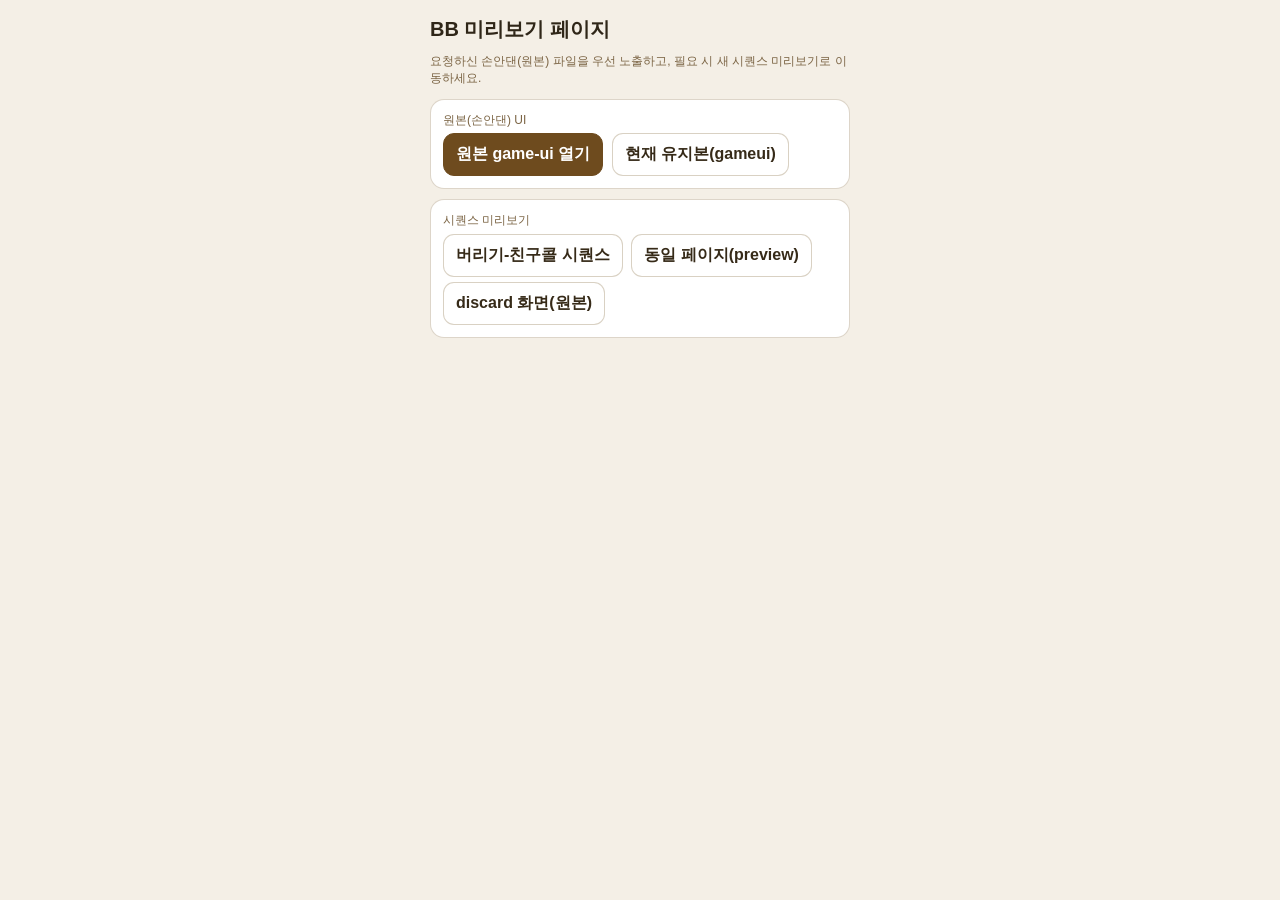
==== commit 38297b98: "feat: upload discard prototype html to bb page" ====
--- a/webapp/bb/index.html
+++ b/webapp/bb/index.html
@@ -28,6 +28,7 @@
       <div class="muted">시퀀스 미리보기</div>
       <a class="btn" href="./bb-button.html">버리기-친구콜 시퀀스</a>
       <a class="btn" href="./preview.html">동일 페이지(preview)</a>
+      <a class="btn" href="./discard-original.html">discard 화면(원본)</a>
     </div>
   </div>
 </body>
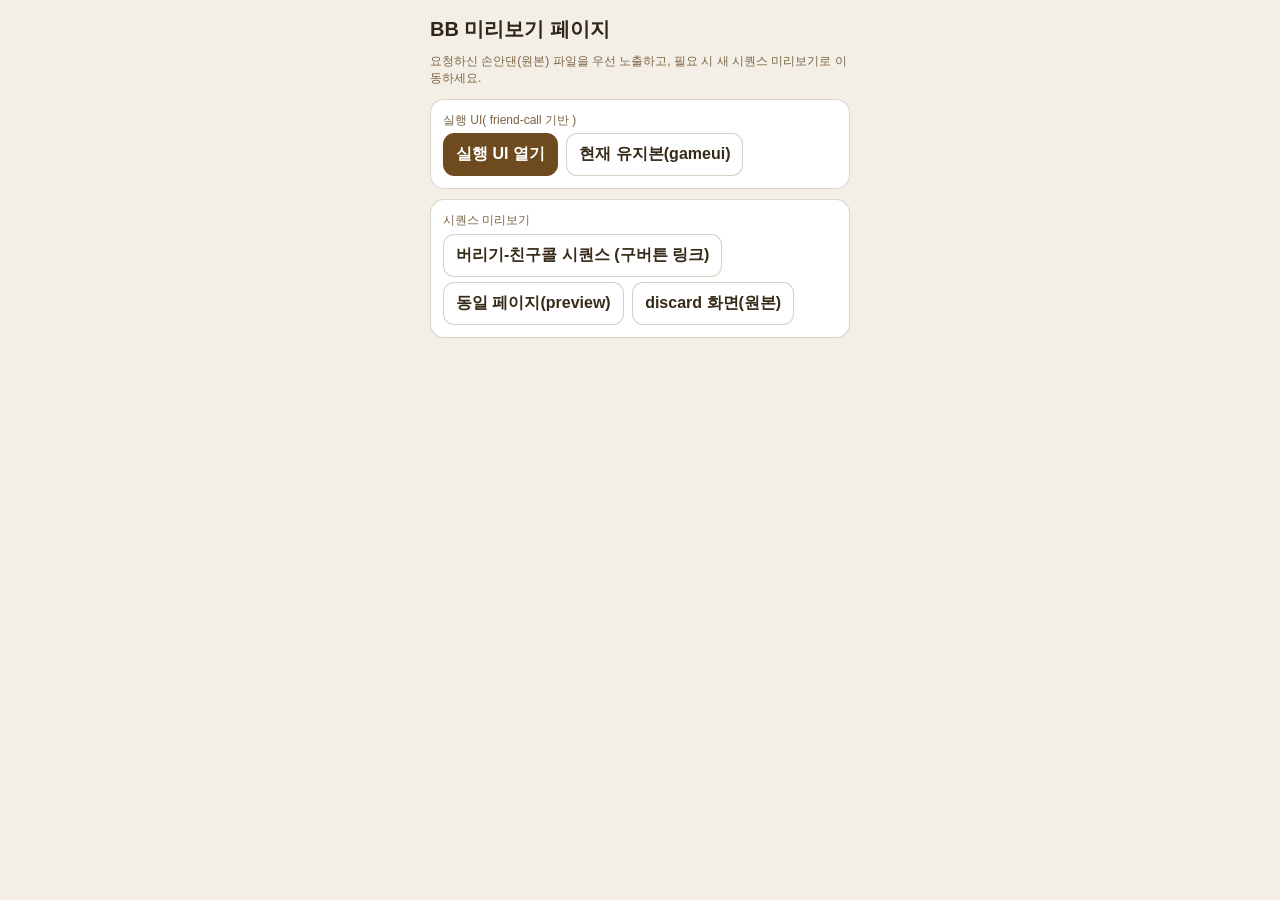
==== commit 09a889e3: "feat: replace execution UI with friend-call based page" ====
--- a/webapp/bb/index.html
+++ b/webapp/bb/index.html
@@ -20,13 +20,13 @@
     <h1>BB 미리보기 페이지</h1>
     <p class="muted">요청하신 손안댄(원본) 파일을 우선 노출하고, 필요 시 새 시퀀스 미리보기로 이동하세요.</p>
     <div class="card">
-      <div class="muted">원본(손안댄) UI</div>
-      <a class="btn primary" href="./game-ui-original.html">원본 game-ui 열기</a>
+      <div class="muted">실행 UI( friend-call 기반 )</div>
+      <a class="btn primary" href="./friend-call-execution.html">실행 UI 열기</a>
       <a class="btn" href="./gameui.html">현재 유지본(gameui)</a>
     </div>
     <div class="card">
       <div class="muted">시퀀스 미리보기</div>
-      <a class="btn" href="./bb-button.html">버리기-친구콜 시퀀스</a>
+      <a class="btn" href="./bb-button.html">버리기-친구콜 시퀀스 (구버튼 링크)</a>
       <a class="btn" href="./preview.html">동일 페이지(preview)</a>
       <a class="btn" href="./discard-original.html">discard 화면(원본)</a>
     </div>
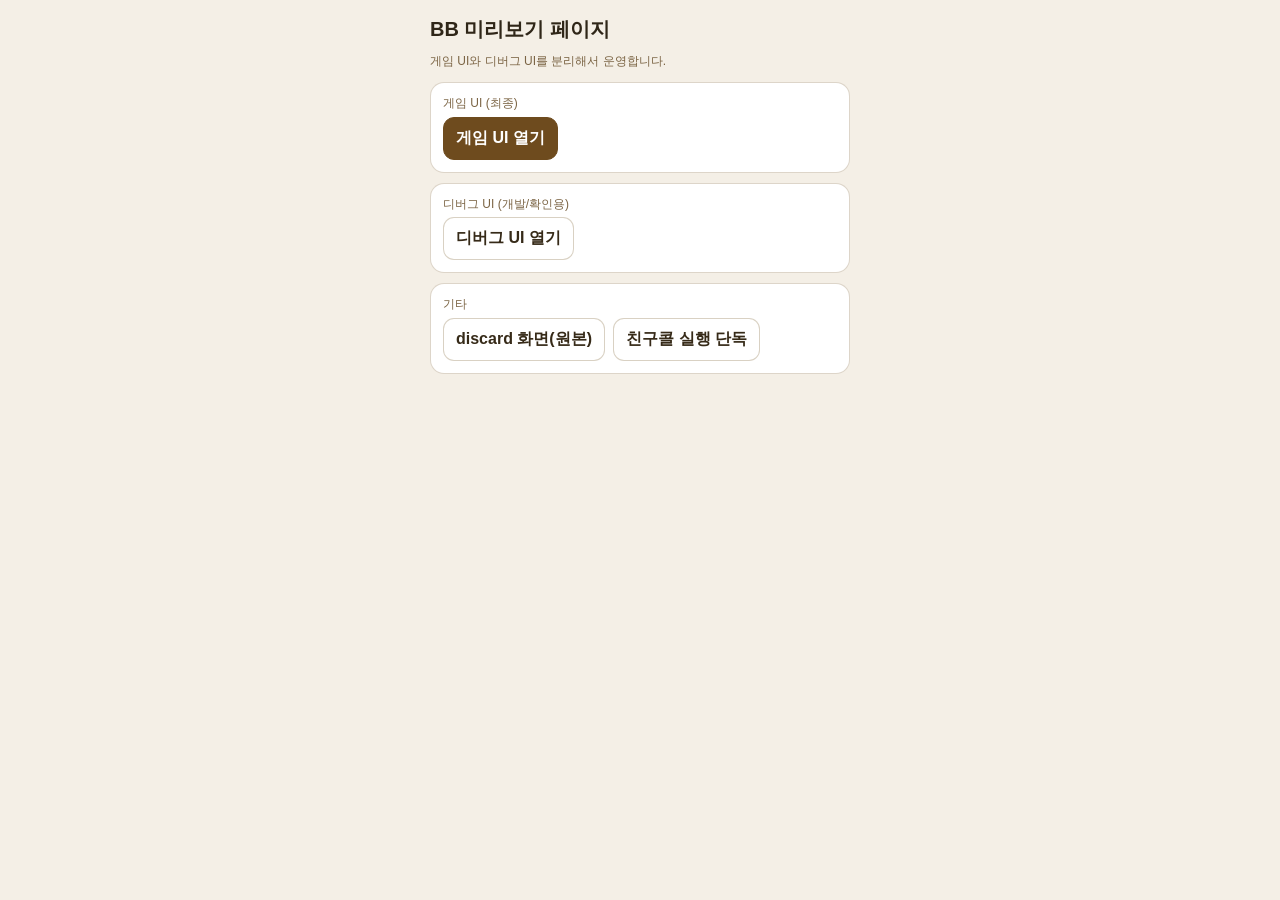
==== commit 98889bea: "chore: separate game ui and debug ui; use friend-call for game ui" ====
--- a/webapp/bb/index.html
+++ b/webapp/bb/index.html
@@ -3,7 +3,7 @@
 <head>
   <meta charset="UTF-8" />
   <meta name="viewport" content="width=device-width,initial-scale=1.0" />
-  <title>BB 원본 페이지</title>
+  <title>BB 미리보기 페이지</title>
   <style>
     body{margin:0;font-family: -apple-system,BlinkMacSystemFont,'Apple SD Gothic Neo','Noto Sans KR',sans-serif;background:#f4efe6;color:#2f2618;padding:16px}
     .wrap{max-width:420px;margin:0 auto}
@@ -18,17 +18,22 @@
 <body>
   <div class="wrap">
     <h1>BB 미리보기 페이지</h1>
-    <p class="muted">요청하신 손안댄(원본) 파일을 우선 노출하고, 필요 시 새 시퀀스 미리보기로 이동하세요.</p>
+    <p class="muted">게임 UI와 디버그 UI를 분리해서 운영합니다.</p>
+
     <div class="card">
-      <div class="muted">실행 UI( friend-call 기반 )</div>
-      <a class="btn primary" href="./friend-call-execution.html">실행 UI 열기</a>
-      <a class="btn" href="./gameui.html">현재 유지본(gameui)</a>
+      <div class="muted">게임 UI (최종)</div>
+      <a class="btn primary" href="./gameui.html">게임 UI 열기</a>
     </div>
+
     <div class="card">
-      <div class="muted">시퀀스 미리보기</div>
-      <a class="btn" href="./bb-button.html">버리기-친구콜 시퀀스 (구버튼 링크)</a>
-      <a class="btn" href="./preview.html">동일 페이지(preview)</a>
+      <div class="muted">디버그 UI (개발/확인용)</div>
+      <a class="btn" href="./game-ui-debug.html">디버그 UI 열기</a>
+    </div>
+
+    <div class="card">
+      <div class="muted">기타</div>
       <a class="btn" href="./discard-original.html">discard 화면(원본)</a>
+      <a class="btn" href="./friend-call-execution.html">친구콜 실행 단독</a>
     </div>
   </div>
 </body>
